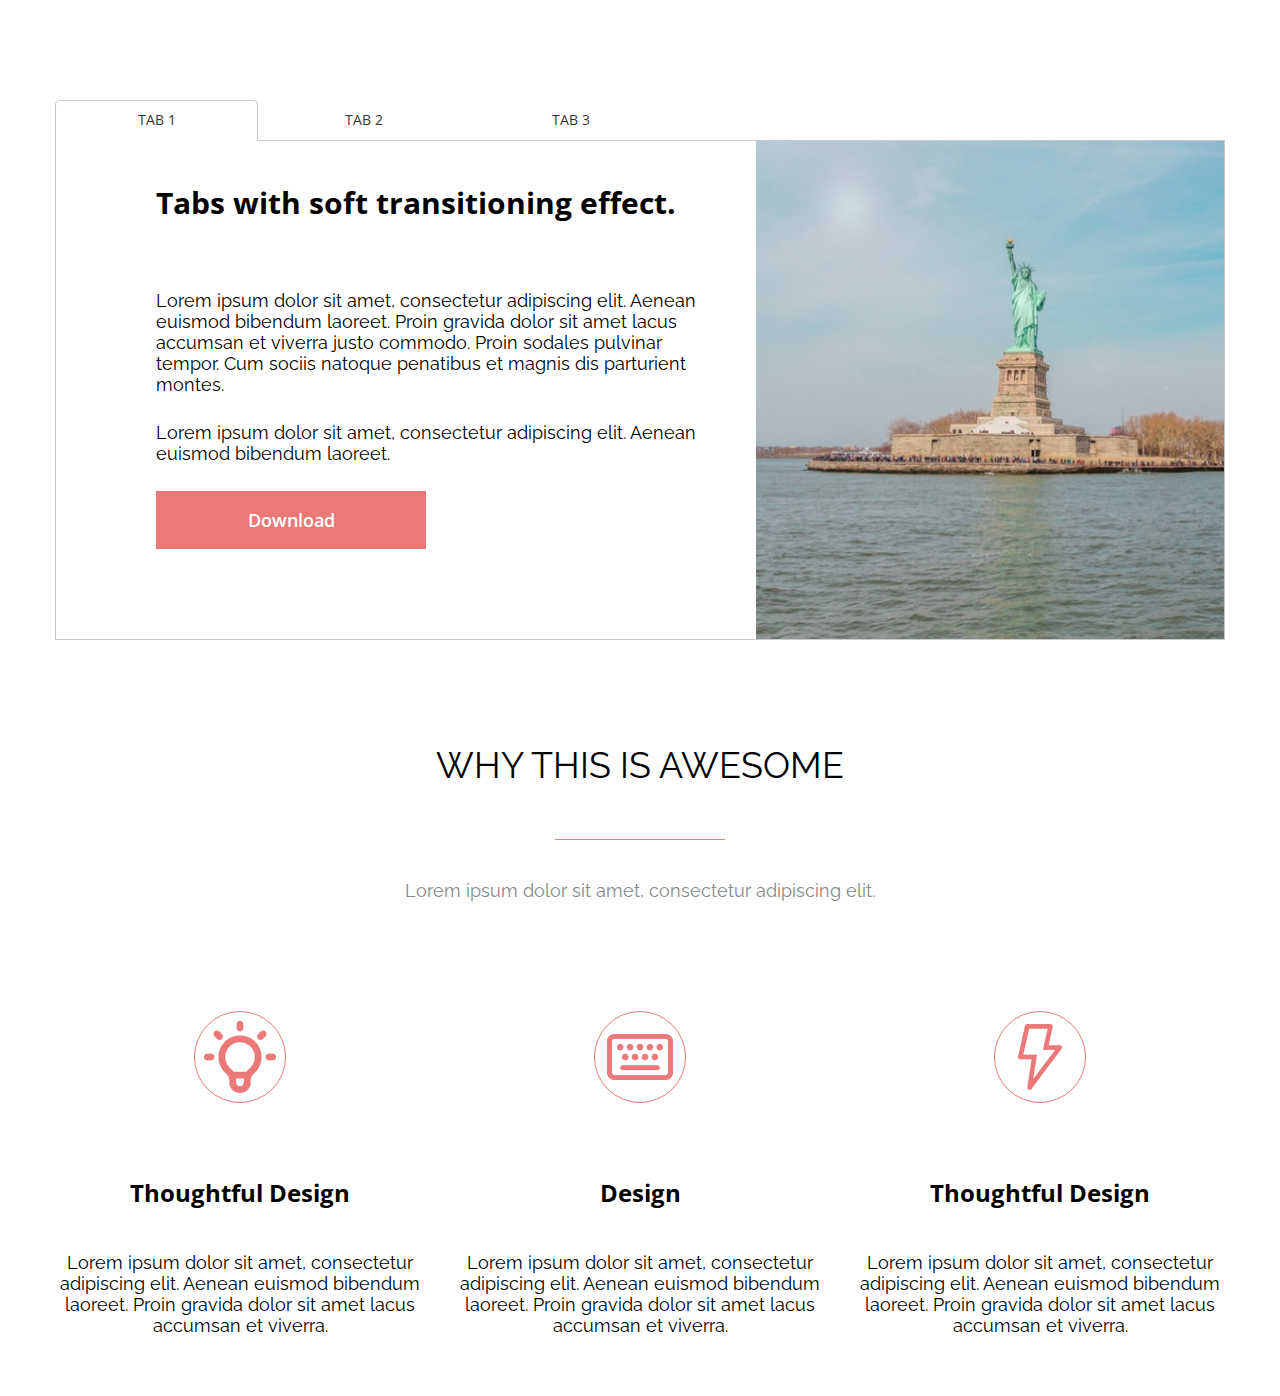
==== axit-project/index.html @ fa70ae8a "added section tabs" ====
<!DOCTYPE html>
<html lang="en">

<head>
   <meta charset="UTF-8">
   <meta http-equiv="X-UA-Compatible" content="IE=edge">
   <meta name="viewport" content="width=device-width, initial-scale=1.0">
   <title>AXIT</title>
   <link rel="stylesheet" href="./style/style.css">
</head>

<body>
   <main>
      <section class="tabs">
         <div class="container">
            <div class="tabs__wrapper">
               <div class="tab-panel">
                  <button class="tab-btn is-active">tab 1</button>
                  <button class="tab-btn">tab 2</button>
                  <button class="tab-btn">tab 3</button>
               </div>

               <div class="tab-container">
                  <div class="tab-content is-active">
                     <div class="tab-content__box">
                        <div class="tab-content__title">
                           <h3>Tabs with soft transitioning effect.</h3>
                        </div>

                        <div class="tab-content__text">
                           <h5>
                              Lorem ipsum dolor sit amet, consectetur adipiscing elit. Aenean euismod
                              bibendum laoreet. Proin gravida dolor sit amet lacus accumsan et viverra
                              justo commodo. Proin sodales pulvinar tempor. Cum sociis natoque
                              penatibus et magnis dis parturient montes.
                           </h5>

                           <h5>
                              Lorem ipsum dolor sit amet, consectetur adipiscing elit. Aenean euismod
                              bibendum laoreet.
                           </h5>
                        </div>

                        <div class="button">
                           <button>Download</button>
                        </div>
                     </div>

                     <div class="tab-container__image">
                        <div class="tab-container__image-wrapper">
                           <img src="./img/tabs/tab-1.jpg" alt="NewYork">
                        </div>
                     </div>
                  </div>

                  <!-- <div class="tab-content" data-tab-content="tab-2">
                     Content 2
                  </div>

                  <div class="tab-content" data-tab-content="tab-3">
                     Content 3
                  </div> -->
               </div>
            </div>
         </div>
      </section>




      <section class="about">
         <div class="container">
            <div class="about__header">
               <div class="about__title">
                  <h2>WHY THIS IS AWESOME</h2>
               </div>
               <div class="about__description">
                  <h5>Lorem ipsum dolor sit amet, consectetur adipiscing elit.</h5>
               </div>
            </div>

            <div class="about__cards">
               <div class="card">
                  <div class="card__image">
                     <div class="card__image-wrapper">
                        <img src="./img/about/about1.png" alt="Thoughtful Design">
                     </div>
                  </div>
                  <div class="card__body">
                     <div class="card__title">
                        <h4>Thoughtful Design</h4>
                     </div>
                     <div class="card__description">
                        <h5>Lorem ipsum dolor sit amet, consectetur adipiscing elit. Aenean euismod bibendum laoreet.
                           Proin gravida dolor sit amet lacus accumsan et viverra.</h5>
                     </div>
                  </div>
               </div>

               <div class="card">
                  <div class="card__image">
                     <div class="card__image-wrapper">
                        <img src="./img/about/about2.png" alt="Thoughtful Design">
                     </div>
                  </div>
                  <div class="card__body">
                     <div class="card__title">
                        <h4>Design</h4>
                     </div>
                     <div class="card__description">
                        <h5>Lorem ipsum dolor sit amet, consectetur adipiscing elit. Aenean euismod bibendum laoreet.
                           Proin gravida dolor sit amet lacus accumsan et viverra.</h5>
                     </div>
                  </div>
               </div>

               <div class="card">
                  <div class="card__image">
                     <div class="card__image-wrapper">
                        <img src="./img/about/about3.png" alt="Thoughtful Design">
                     </div>
                  </div>
                  <div class="card__body">
                     <div class="card__title">
                        <h4>Thoughtful Design</h4>
                     </div>
                     <div class="card__description">
                        <h5>Lorem ipsum dolor sit amet, consectetur adipiscing elit. Aenean euismod bibendum laoreet.
                           Proin gravida dolor sit amet lacus accumsan et viverra.</h5>
                     </div>
                  </div>
               </div>
            </div>
         </div>
      </section>
   </main>
</body>

</html>
---- axit-project/style/style.css ----
@import url('https://fonts.googleapis.com/css2?family=Open+Sans:wght@400;600;700&family=Raleway:wght@400;500;700&display=swap');
@import "./reset.css";
@import "./general.css";
@import "./variables.css";
@import "./tab.css";
@import "./about.css";
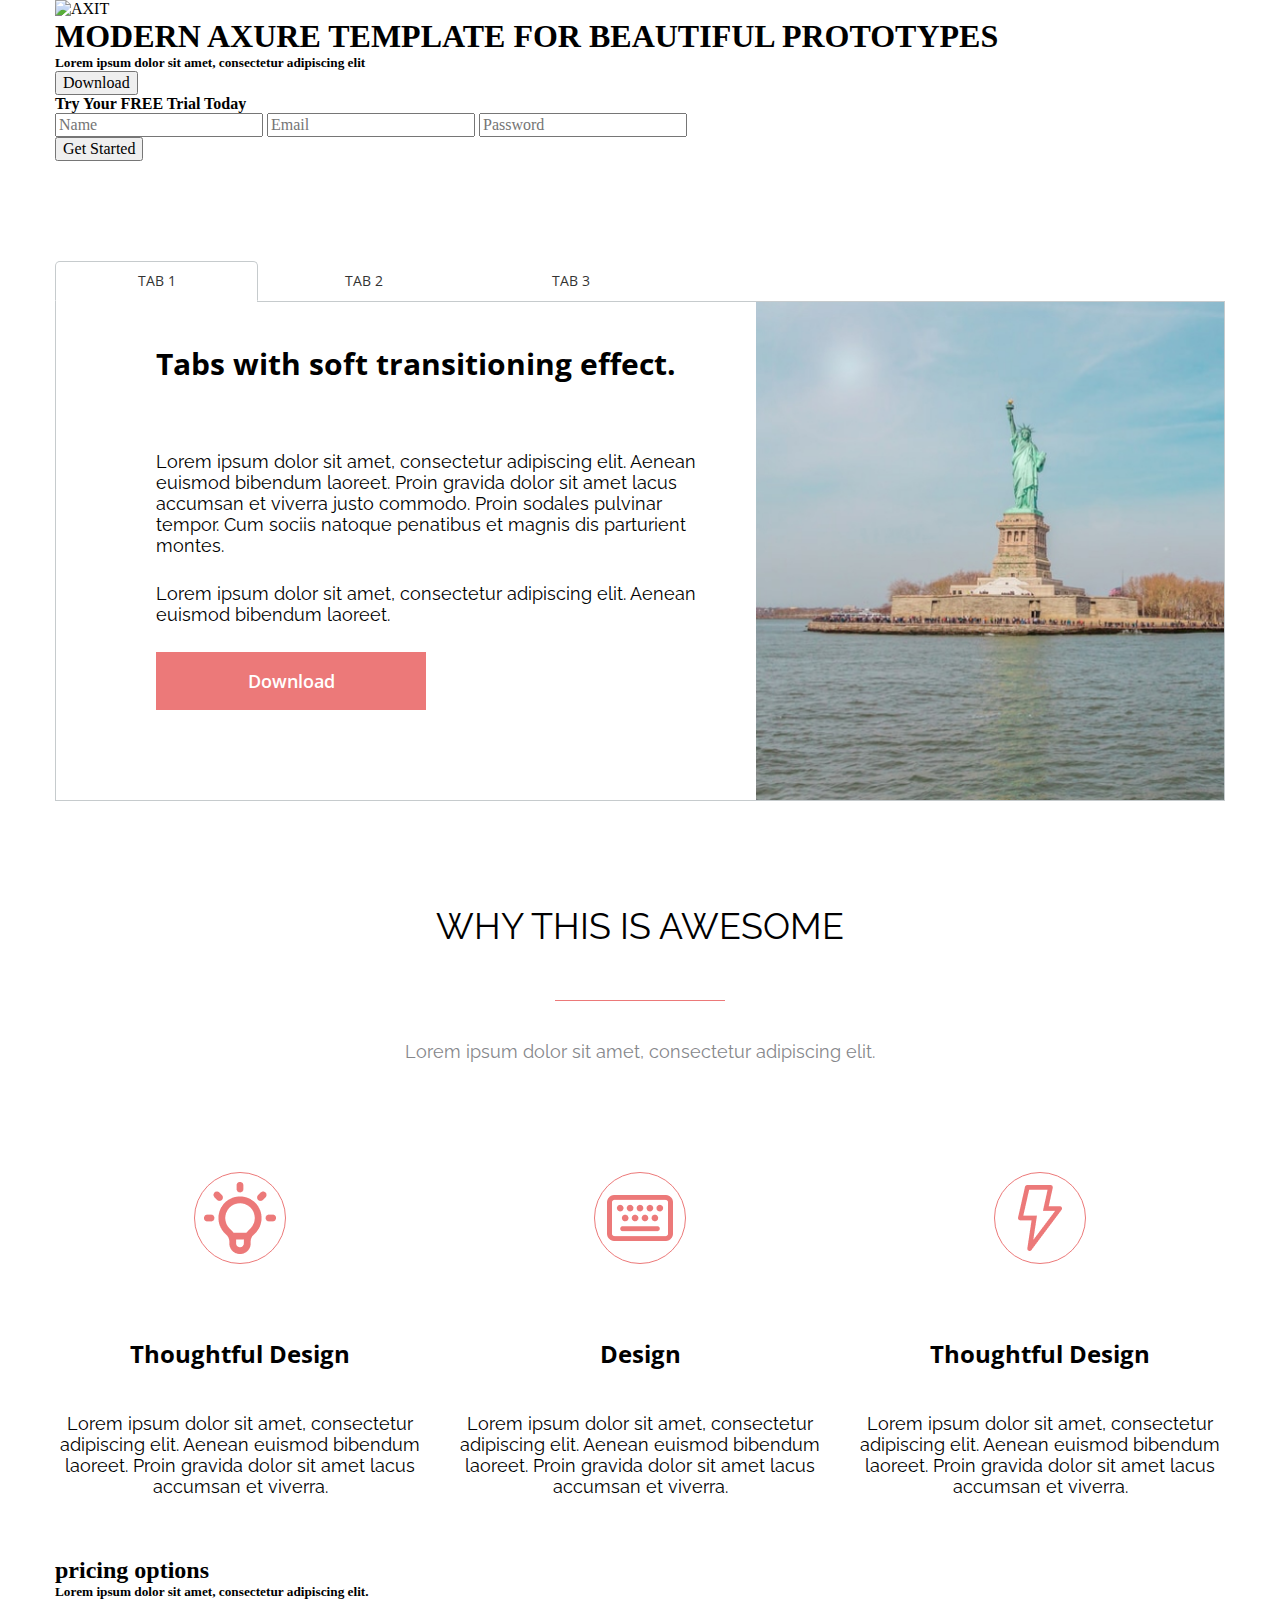
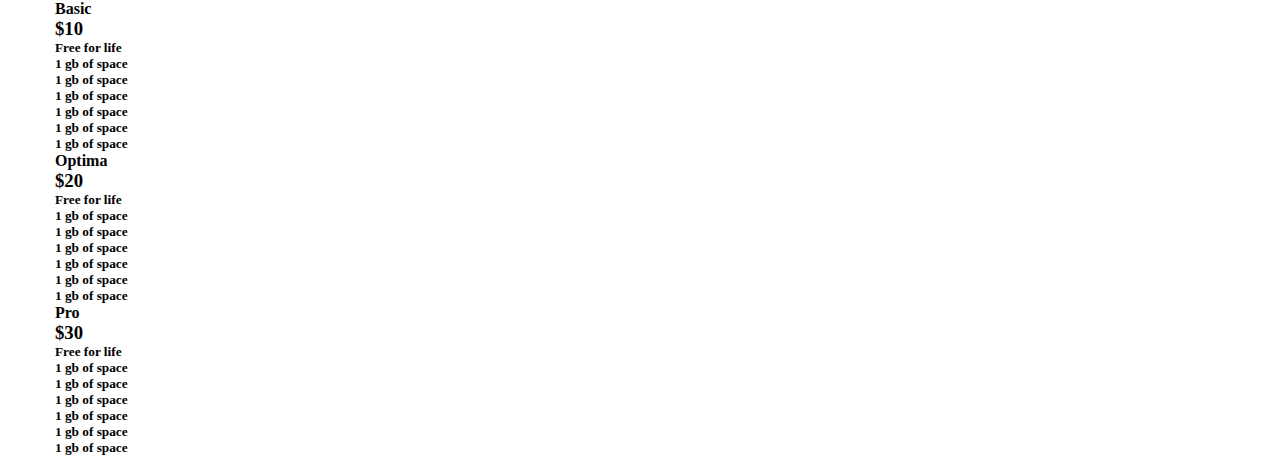
==== commit 3d5a90cb: "added banner second part" ====
--- a/axit-project/index.html
+++ b/axit-project/index.html
@@ -11,13 +11,50 @@
 
 <body>
    <main>
+      <section class="banner">
+         <div class="container">
+            <div class="banner__wrapper">
+               <div class="banner__content">
+                  <div class="content__logo">
+                     <img src="./img/banner/logo.png" alt="AXIT">
+                  </div>
+                  <div class="banner__title">
+                     <h1>MODERN AXURE TEMPLATE FOR BEAUTIFUL PROTOTYPES</h1>
+                  </div>
+                  <span class="divider"></span>
+                  <div class="banner__description">
+                     <h5>Lorem ipsum dolor sit amet, consectetur adipiscing elit</h5>
+                  </div>
+                  <div class="donwload-btn">
+                     <button class="banner__btn">Download</button>
+                  </div>
+               </div>
+
+               <div class="form">
+                  <div class="form__title">
+                     <h4>Try Your <span>FREE</span> Trial Today</h4>
+                  </div>
+
+                  <form>
+                     <div class="form__wrapper">
+                        <input type="text" placeholder="Name">
+                        <input type="email" placeholder="Email">
+                        <input type="password" placeholder="Password">
+                     </div>
+                     <button class="form__button" type="submit">Get Started</button>
+                  </form>
+               </div>
+            </div>
+         </div>
+      </section>
+
       <section class="tabs">
          <div class="container">
             <div class="tabs__wrapper">
                <div class="tab-panel">
-                  <button class="tab-btn is-active">tab 1</button>
-                  <button class="tab-btn">tab 2</button>
-                  <button class="tab-btn">tab 3</button>
+                  <button class="is-active">tab 1</button>
+                  <button>tab 2</button>
+                  <button>tab 3</button>
                </div>
 
                <div class="tab-container">
@@ -42,7 +79,7 @@
                         </div>
 
                         <div class="button">
-                           <button>Download</button>
+                           <button class="tab__botton">Download</button>
                         </div>
                      </div>
 
@@ -64,9 +101,6 @@
             </div>
          </div>
       </section>
-
-
-
 
       <section class="about">
          <div class="container">
@@ -133,6 +167,60 @@
             </div>
          </div>
       </section>
+
+      <section class="pricing">
+         <div class="container">
+            <div class="pricing__header">
+               <div class="pricing__title">
+                  <h2>pricing options</h2>
+               </div>
+               <div class="pricing__description">
+                  <h5>Lorem ipsum dolor sit amet, consectetur adipiscing elit.</h5>
+               </div>
+            </div>
+
+            <div class="pricing__prices">
+               <div class="price-list">
+                  <h4>Basic</h4>
+                  <h3>$10</h3>
+                  <h5>Free for life</h5>
+                  <h5>1 gb of space</h5>
+                  <h5>1 gb of space</h5>
+                  <h5>1 gb of space</h5>
+                  <h5>1 gb of space</h5>
+                  <h5>1 gb of space</h5>
+                  <h5>1 gb of space</h5>
+                  </ul>
+               </div>
+
+               <div class="price-list center-list">
+                  <h4>Optima</h4>
+                  <h3>$20</h3>
+                  <h5>Free for life</h5>
+                  <h5>1 gb of space</h5>
+                  <h5>1 gb of space</h5>
+                  <h5>1 gb of space</h5>
+                  <h5>1 gb of space</h5>
+                  <h5>1 gb of space</h5>
+                  <h5>1 gb of space</h5>
+                  </ul>
+               </div>
+
+               <div class="price-list">
+                  <h4>Pro</h4>
+                  <h3>$30</h3>
+                  <h5>Free for life</h5>
+                  <h5>1 gb of space</h5>
+                  <h5>1 gb of space</h5>
+                  <h5>1 gb of space</h5>
+                  <h5>1 gb of space</h5>
+                  <h5>1 gb of space</h5>
+                  <h5>1 gb of space</h5>
+                  </ul>
+               </div>
+            </div>
+         </div>
+      </section>
    </main>
 </body>
 
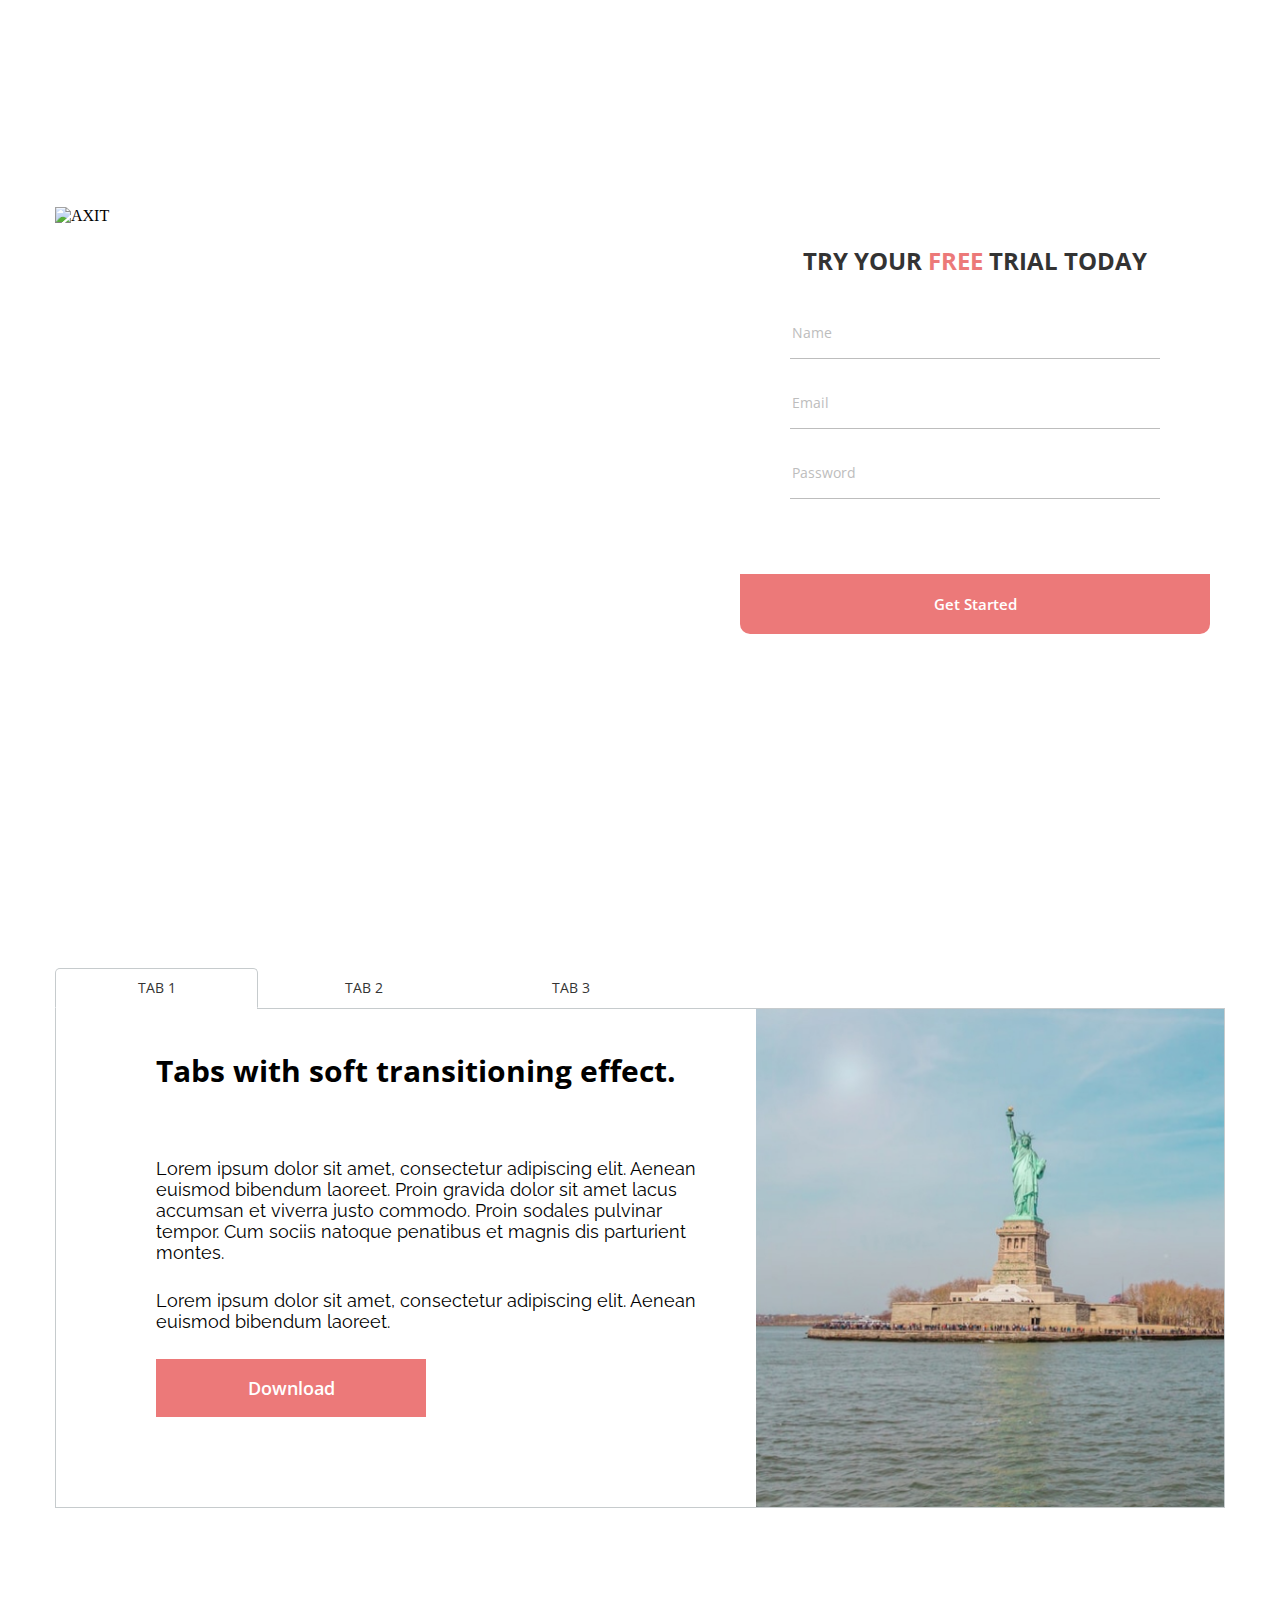
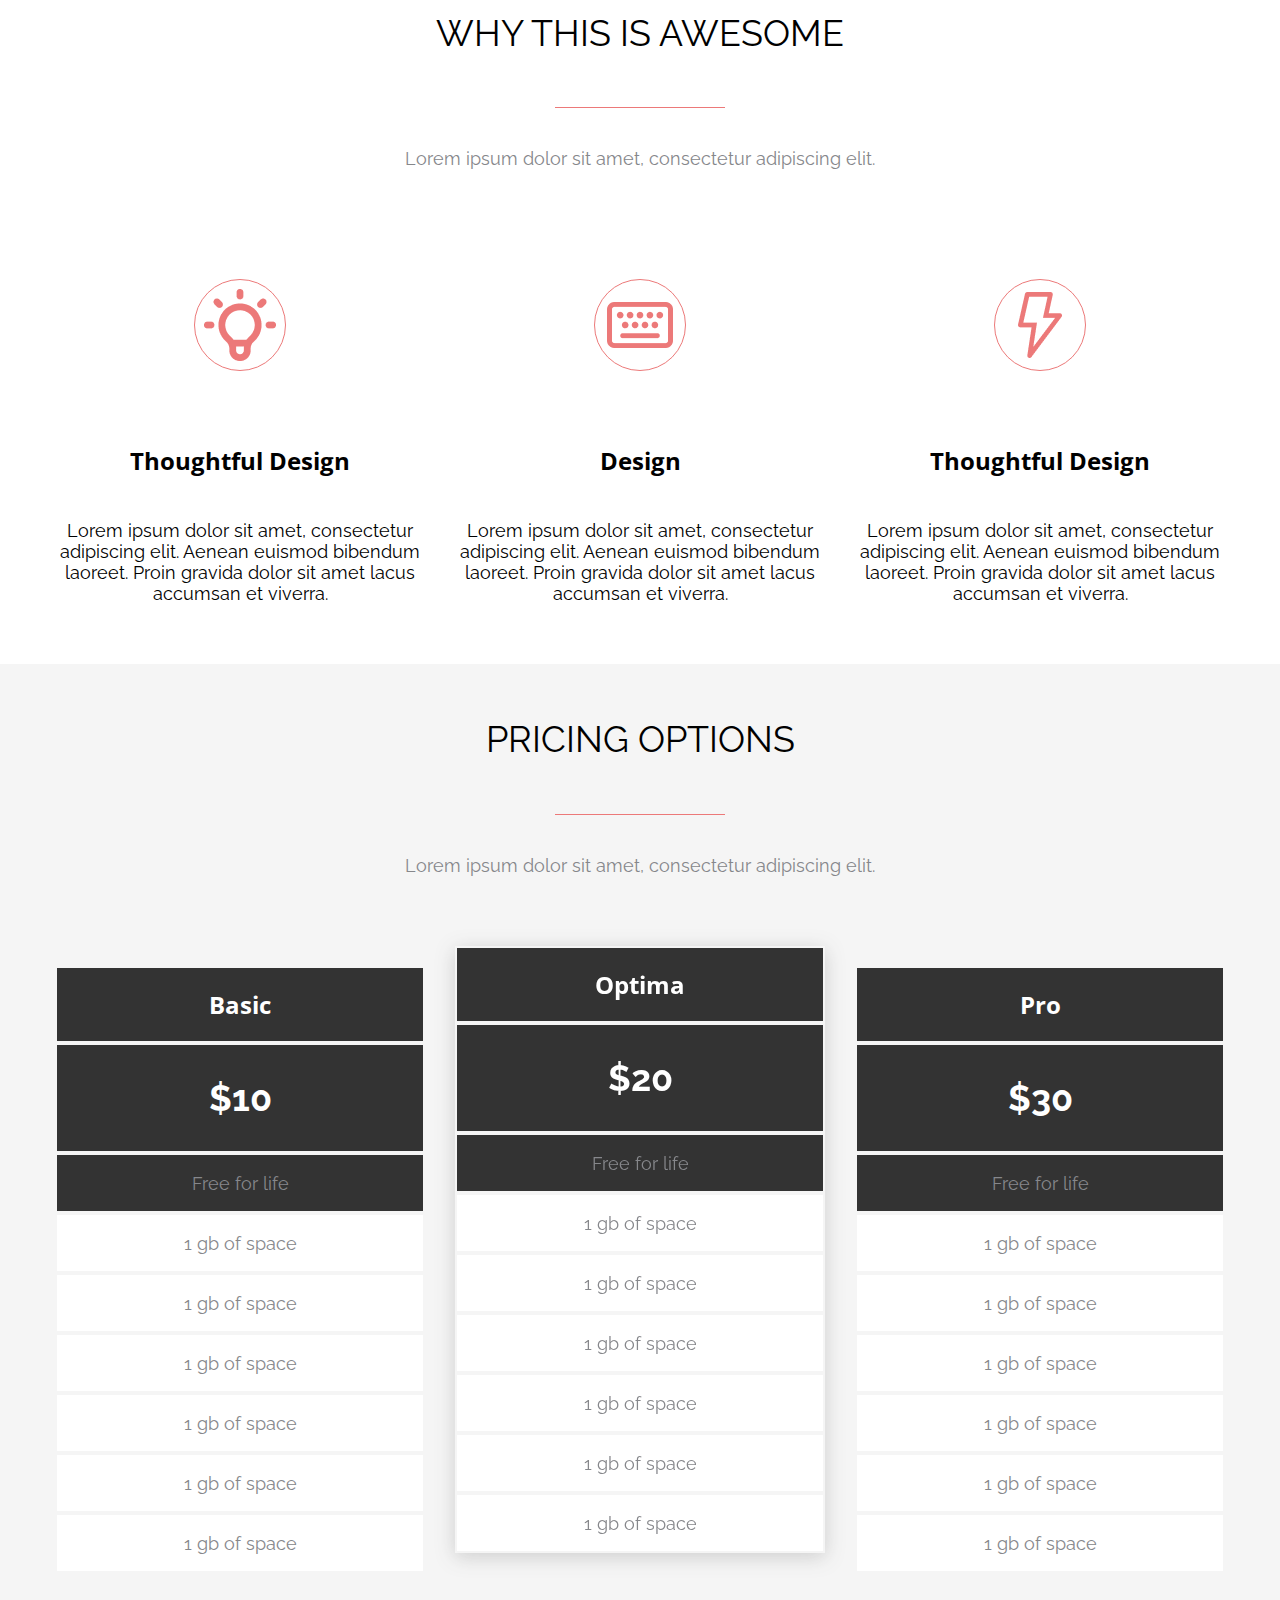
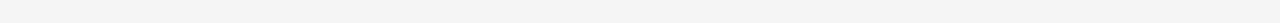
==== commit d8e8c988: "Merge 7b6a2c9edbe588da1292ed756ca30830b8cbf341 into 5bc7d2e503c5271a523482c01b6bf60bced63394" ====
--- a/axit-project/index.html
+++ b/axit-project/index.html
@@ -5,6 +5,7 @@
    <meta charset="UTF-8">
    <meta http-equiv="X-UA-Compatible" content="IE=edge">
    <meta name="viewport" content="width=device-width, initial-scale=1.0">
+   <link type="Image/x-icon" href="./img/favicon.jpg" rel="icon">
    <title>AXIT</title>
    <link rel="stylesheet" href="./style/style.css">
 </head>
@@ -56,9 +57,9 @@
                   <button>tab 2</button>
                   <button>tab 3</button>
                </div>
-
+               <!-- Отсутствует главный tab блок по БЭМ -->
                <div class="tab-container">
-                  <div class="tab-content is-active">
+                  <div class="tab-content is-active"> <!-- tab-content_active - модификатор по БЭМ -->
                      <div class="tab-content__box">
                         <div class="tab-content__title">
                            <h3>Tabs with soft transitioning effect.</h3>
@@ -78,7 +79,7 @@
                            </h5>
                         </div>
 
-                        <div class="button">
+                        <div class="button"> <!-- Кнопка независимая по БЭМ ? -->
                            <button class="tab__botton">Download</button>
                         </div>
                      </div>
@@ -180,7 +181,7 @@
             </div>
 
             <div class="pricing__prices">
-               <div class="price-list">
+               <div class="price-list"> <!-- Ты говоришь что это Лист, т.е <ul>, но используешь h5 =( Сделай его списком <ul><li>-->
                   <h4>Basic</h4>
                   <h3>$10</h3>
                   <h5>Free for life</h5>
@@ -192,8 +193,8 @@
                   <h5>1 gb of space</h5>
                   </ul>
                </div>
-
-               <div class="price-list center-list">
+               <!-- Ты говоришь что это Лист, т.е <ul>, но используешь h5 =( Сделай его списком <ul><li>-->
+               <div class="price-list center-list"> <!-- center-list ->> price-list_active -->
                   <h4>Optima</h4>
                   <h3>$20</h3>
                   <h5>Free for life</h5>
@@ -206,7 +207,7 @@
                   </ul>
                </div>
 
-               <div class="price-list">
+               <div class="price-list"> <!-- Ты говоришь что это Лист, т.е <ul>, но используешь h5 =( Сделай его списком <ul><li>-->
                   <h4>Pro</h4>
                   <h3>$30</h3>
                   <h5>Free for life</h5>
--- a/axit-project/style/style.css
+++ b/axit-project/style/style.css
@@ -2,5 +2,9 @@
 @import "./reset.css";
 @import "./general.css";
 @import "./variables.css";
+@import "./banner.css";
 @import "./tab.css";
 @import "./about.css";
+@import "./pricing.css";
+
+/* Моё почтение */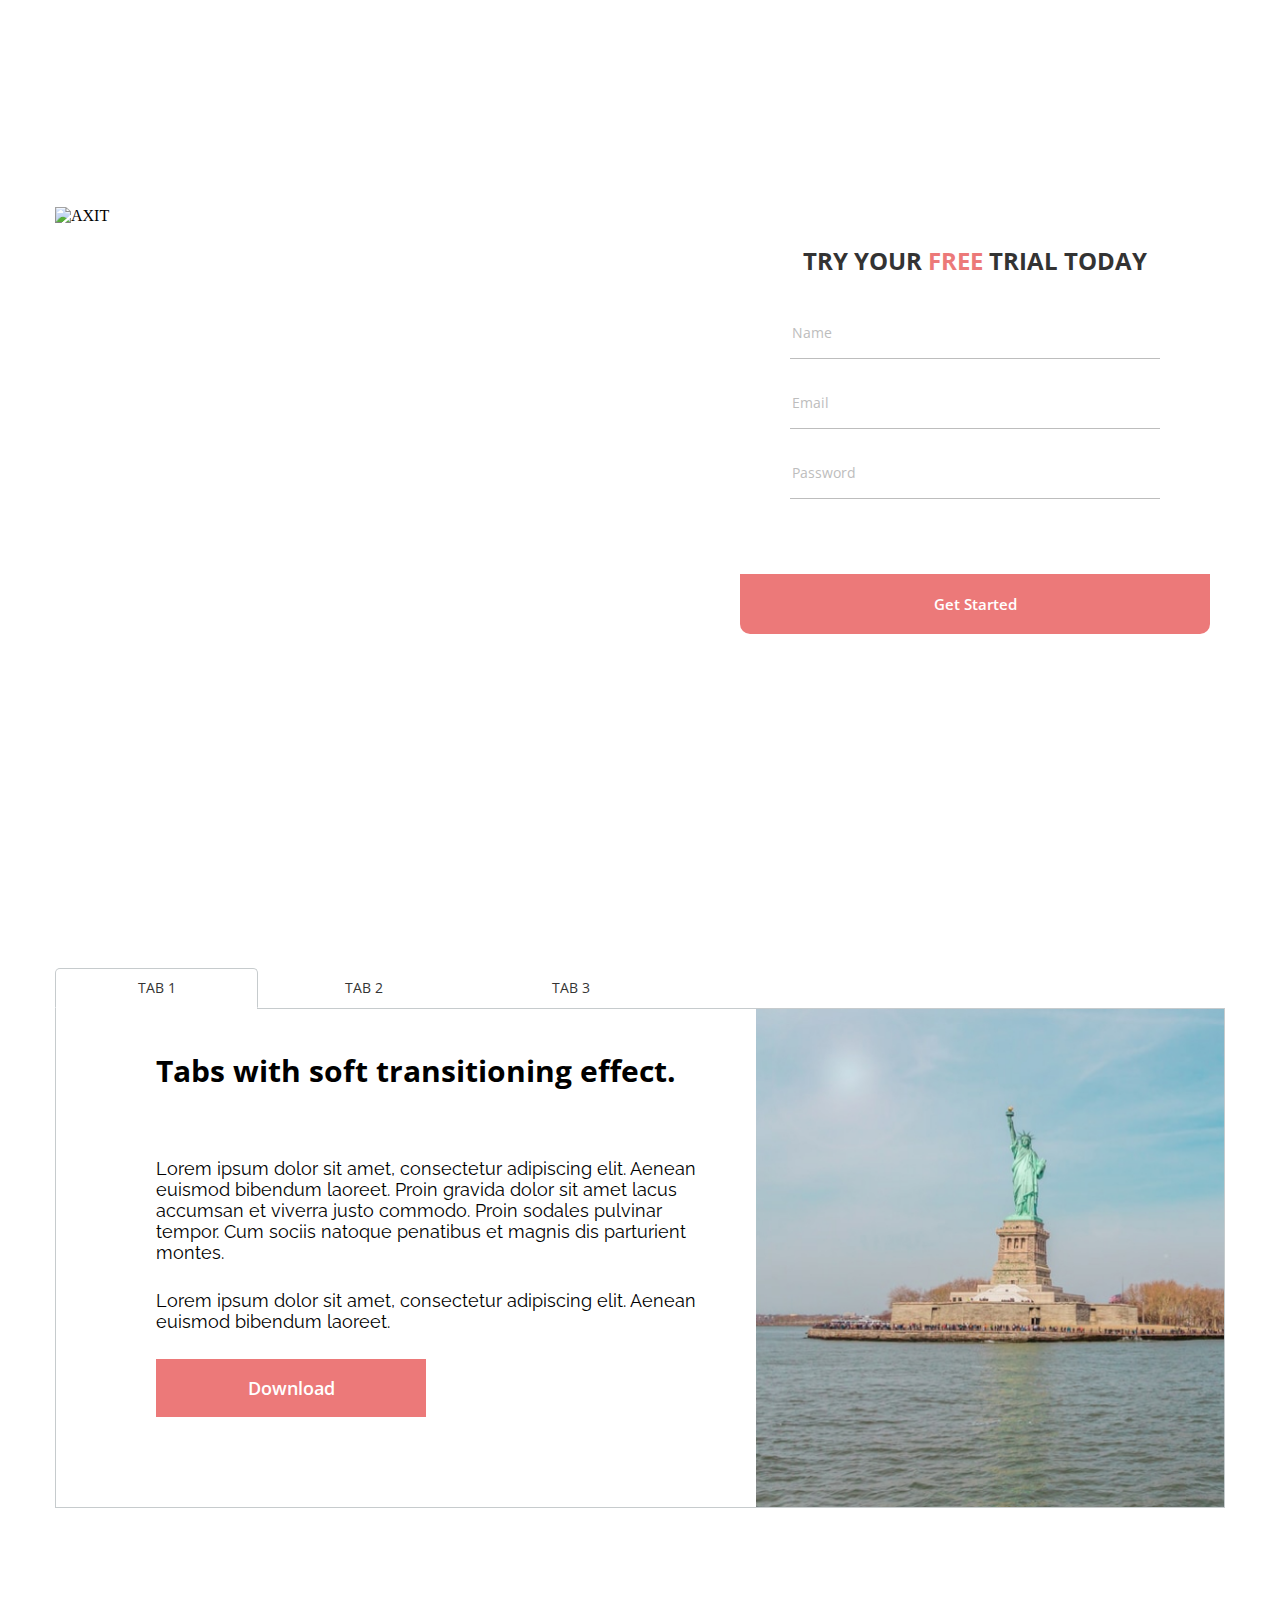
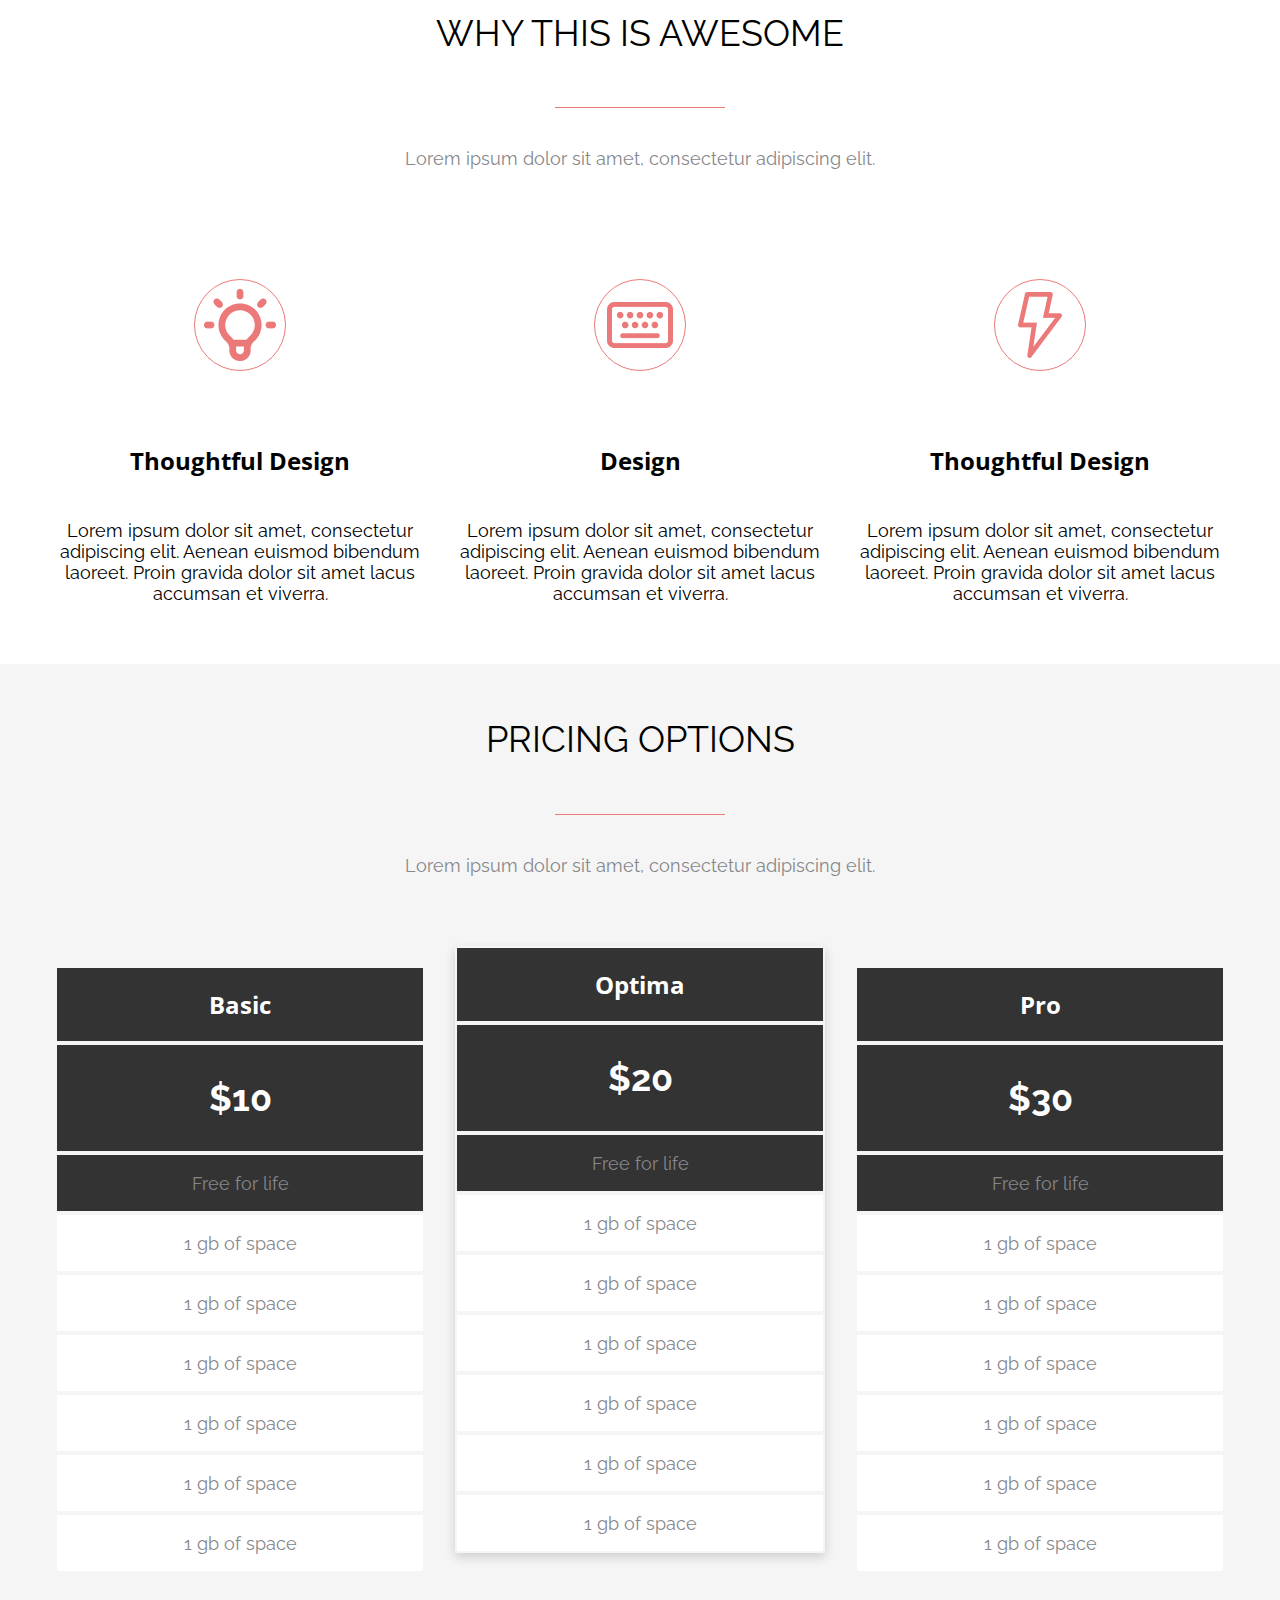
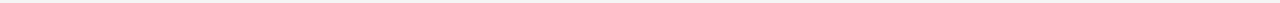
==== commit 00ed5639: "added changes" ====
--- a/axit-project/index.html
+++ b/axit-project/index.html
@@ -26,7 +26,7 @@
                   <div class="banner__description">
                      <h5>Lorem ipsum dolor sit amet, consectetur adipiscing elit</h5>
                   </div>
-                  <div class="donwload-btn">
+                  <div class="download-btn">
                      <button class="banner__btn">Download</button>
                   </div>
                </div>
@@ -53,51 +53,53 @@
          <div class="container">
             <div class="tabs__wrapper">
                <div class="tab-panel">
-                  <button class="is-active">tab 1</button>
+                  <button class="tab-panel_active">tab 1</button>
                   <button>tab 2</button>
                   <button>tab 3</button>
                </div>
-               <!-- Отсутствует главный tab блок по БЭМ -->
+
                <div class="tab-container">
-                  <div class="tab-content is-active"> <!-- tab-content_active - модификатор по БЭМ -->
-                     <div class="tab-content__box">
-                        <div class="tab-content__title">
-                           <h3>Tabs with soft transitioning effect.</h3>
+                  <div class="tab-container__wrapper">
+                     <div class="tab-content tab-content_active">
+                        <div class="tab-content__box">
+                           <div class="tab-content__title">
+                              <h3>Tabs with soft transitioning effect.</h3>
+                           </div>
+
+                           <div class="tab-content__text">
+                              <h5>
+                                 Lorem ipsum dolor sit amet, consectetur adipiscing elit. Aenean euismod
+                                 bibendum laoreet. Proin gravida dolor sit amet lacus accumsan et viverra
+                                 justo commodo. Proin sodales pulvinar tempor. Cum sociis natoque
+                                 penatibus et magnis dis parturient montes.
+                              </h5>
+
+                              <h5>
+                                 Lorem ipsum dolor sit amet, consectetur adipiscing elit. Aenean euismod
+                                 bibendum laoreet.
+                              </h5>
+                           </div>
+
+                           <div class="button">
+                              <button class="tab__button">Download</button>
+                           </div>
                         </div>
 
-                        <div class="tab-content__text">
-                           <h5>
-                              Lorem ipsum dolor sit amet, consectetur adipiscing elit. Aenean euismod
-                              bibendum laoreet. Proin gravida dolor sit amet lacus accumsan et viverra
-                              justo commodo. Proin sodales pulvinar tempor. Cum sociis natoque
-                              penatibus et magnis dis parturient montes.
-                           </h5>
-
-                           <h5>
-                              Lorem ipsum dolor sit amet, consectetur adipiscing elit. Aenean euismod
-                              bibendum laoreet.
-                           </h5>
+                        <div class="tab-container__image">
+                           <div class="tab-container__image-wrapper">
+                              <img src="./img/tabs/tab-1.jpg" alt="NewYork">
+                           </div>
                         </div>
-
-                        <div class="button"> <!-- Кнопка независимая по БЭМ ? -->
-                           <button class="tab__botton">Download</button>
-                        </div>
-                     </div>
-
-                     <div class="tab-container__image">
-                        <div class="tab-container__image-wrapper">
-                           <img src="./img/tabs/tab-1.jpg" alt="NewYork">
-                        </div>
-                     </div>
-                  </div>
-
-                  <!-- <div class="tab-content" data-tab-content="tab-2">
+                     </div>
+
+                     <!-- <div class="tab-content" data-tab-content="tab-2">
                      Content 2
-                  </div>
-
-                  <div class="tab-content" data-tab-content="tab-3">
-                     Content 3
-                  </div> -->
+                     </div>
+
+                     <div class="tab-content" data-tab-content="tab-3">
+                        Content 3
+                     </div> -->
+                  </div>
                </div>
             </div>
          </div>
@@ -181,42 +183,81 @@
             </div>
 
             <div class="pricing__prices">
-               <div class="price-list"> <!-- Ты говоришь что это Лист, т.е <ul>, но используешь h5 =( Сделай его списком <ul><li>-->
+               <div class="price-list">
                   <h4>Basic</h4>
                   <h3>$10</h3>
                   <h5>Free for life</h5>
-                  <h5>1 gb of space</h5>
-                  <h5>1 gb of space</h5>
-                  <h5>1 gb of space</h5>
-                  <h5>1 gb of space</h5>
-                  <h5>1 gb of space</h5>
-                  <h5>1 gb of space</h5>
+                  <ul>
+                     <li>
+                        <h5>1 gb of space</h5>
+                     </li>
+                     <li>
+                        <h5>1 gb of space</h5>
+                     </li>
+                     <li>
+                        <h5>1 gb of space</h5>
+                     </li>
+                     <li>
+                        <h5>1 gb of space</h5>
+                     </li>
+                     <li>
+                        <h5>1 gb of space</h5>
+                     </li>
+                     <li>
+                        <h5>1 gb of space</h5>
+                     </li>
                   </ul>
                </div>
-               <!-- Ты говоришь что это Лист, т.е <ul>, но используешь h5 =( Сделай его списком <ul><li>-->
-               <div class="price-list center-list"> <!-- center-list ->> price-list_active -->
+
+               <div class="price-list price-list_active">
                   <h4>Optima</h4>
                   <h3>$20</h3>
                   <h5>Free for life</h5>
-                  <h5>1 gb of space</h5>
-                  <h5>1 gb of space</h5>
-                  <h5>1 gb of space</h5>
-                  <h5>1 gb of space</h5>
-                  <h5>1 gb of space</h5>
-                  <h5>1 gb of space</h5>
+                  <ul>
+                     <li>
+                        <h5>1 gb of space</h5>
+                     </li>
+                     <li>
+                        <h5>1 gb of space</h5>
+                     </li>
+                     <li>
+                        <h5>1 gb of space</h5>
+                     </li>
+                     <li>
+                        <h5>1 gb of space</h5>
+                     </li>
+                     <li>
+                        <h5>1 gb of space</h5>
+                     </li>
+                     <li>
+                        <h5>1 gb of space</h5>
+                     </li>
                   </ul>
                </div>
 
-               <div class="price-list"> <!-- Ты говоришь что это Лист, т.е <ul>, но используешь h5 =( Сделай его списком <ul><li>-->
+               <div class="price-list">
                   <h4>Pro</h4>
                   <h3>$30</h3>
                   <h5>Free for life</h5>
-                  <h5>1 gb of space</h5>
-                  <h5>1 gb of space</h5>
-                  <h5>1 gb of space</h5>
-                  <h5>1 gb of space</h5>
-                  <h5>1 gb of space</h5>
-                  <h5>1 gb of space</h5>
+                  <ul>
+                     <li>
+                        <h5>1 gb of space</h5>
+                     </li>
+                     <li>
+                        <h5>1 gb of space</h5>
+                     </li>
+                     <li>
+                        <h5>1 gb of space</h5>
+                     </li>
+                     <li>
+                        <h5>1 gb of space</h5>
+                     </li>
+                     <li>
+                        <h5>1 gb of space</h5>
+                     </li>
+                     <li>
+                        <h5>1 gb of space</h5>
+                     </li>
                   </ul>
                </div>
             </div>
